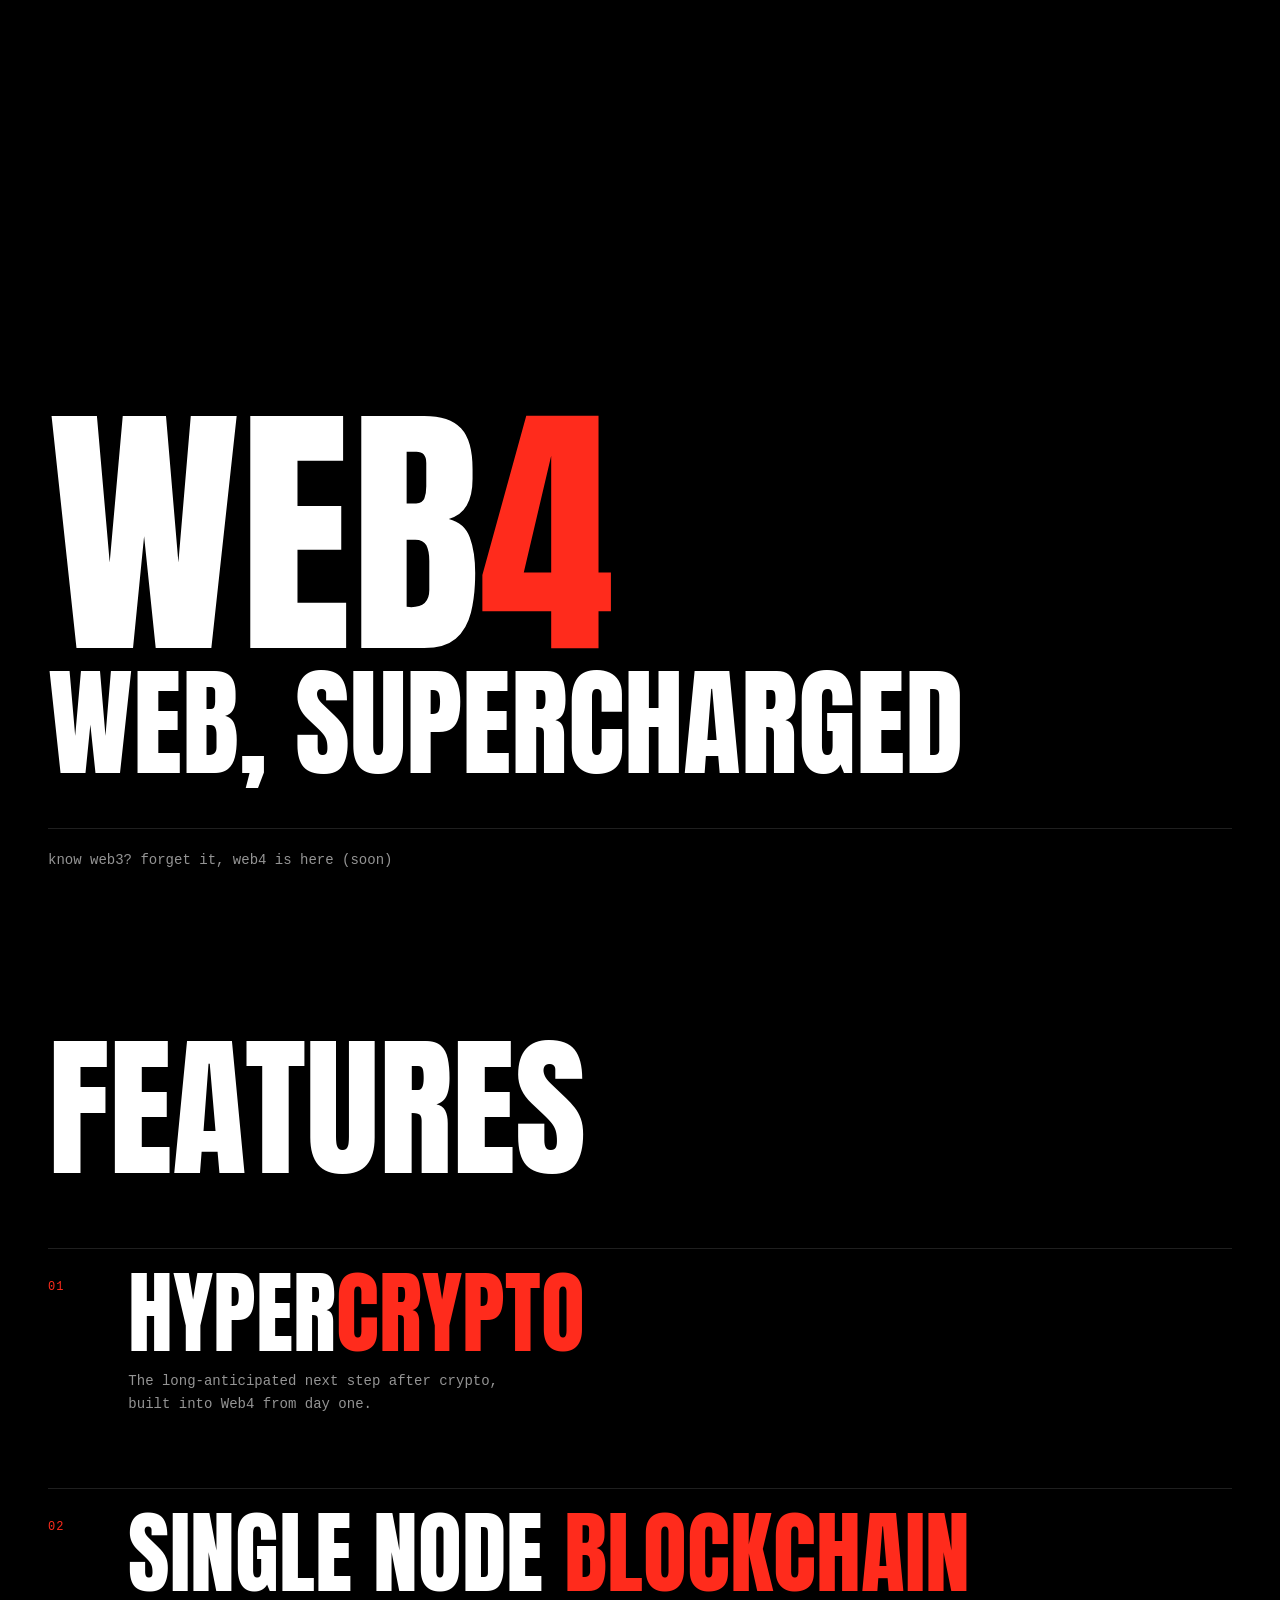
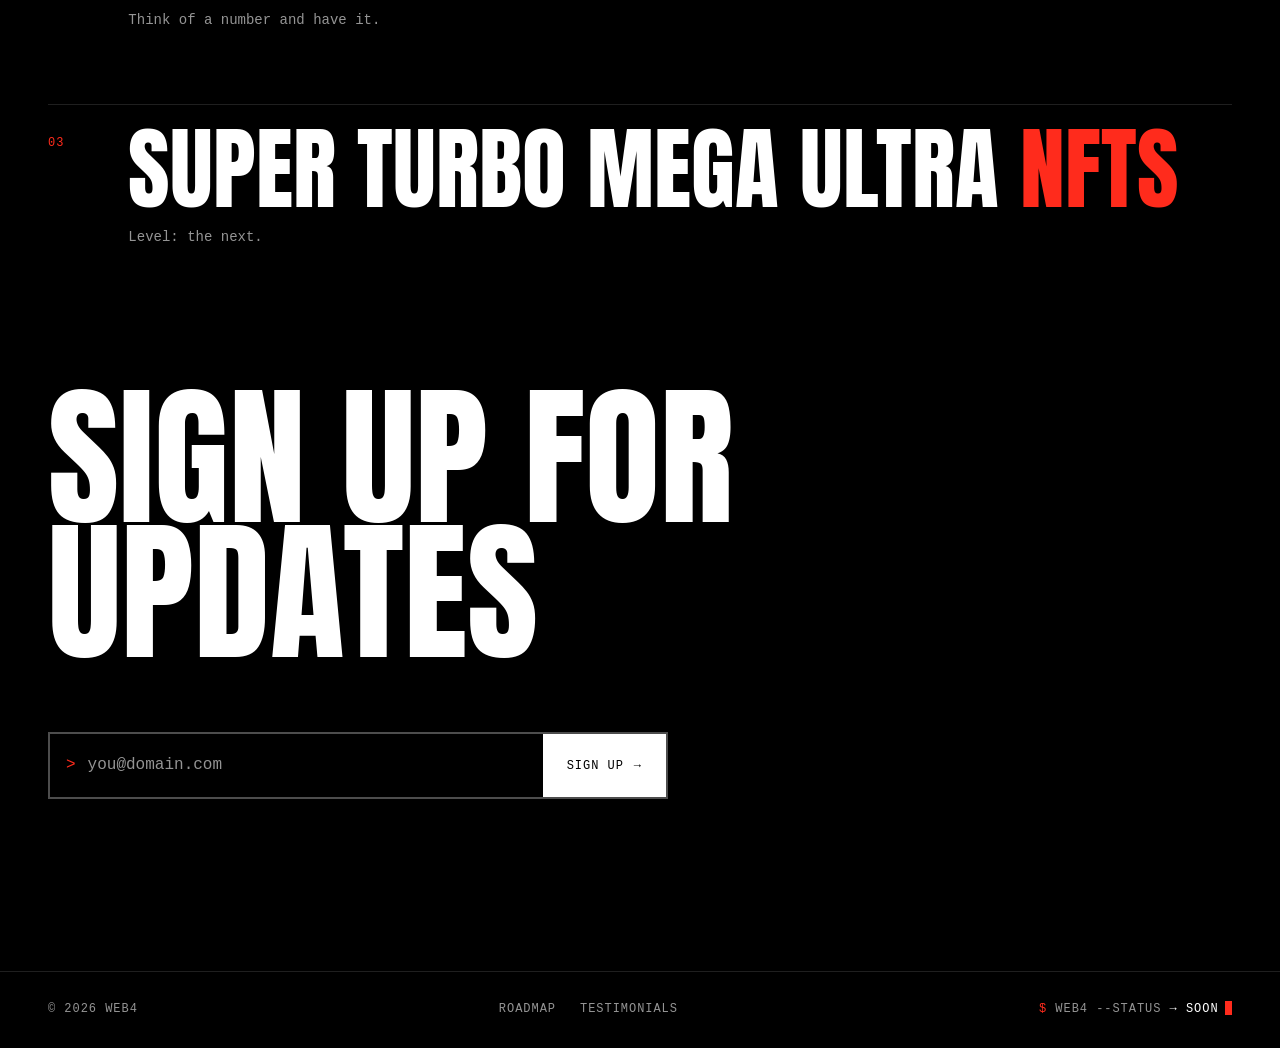
==== index.html @ 3f456781 "Add Web4 landing page, roadmap, testimonials and 404 - Dark single-page site: full-screen hero, feat" ====
<!doctype html>
<html lang="en">
<head>
  <meta charset="utf-8">
  <meta name="viewport" content="width=device-width, initial-scale=1">
  <title>Web4 is here</title>
  <meta name="description" content="Web4 is here. Sign up for updates.">
  <meta name="theme-color" content="#000000">
  <meta property="og:type" content="website">
  <meta property="og:title" content="Web4 is here">
  <meta property="og:description" content="The next version of the web has arrived. Sign up for updates.">
  <meta property="og:url" content="https://web4.rderg.com/">
  <meta property="og:image" content="https://web4.rderg.com/og-image.png">
  <meta property="og:image:width" content="1200">
  <meta property="og:image:height" content="630">
  <meta property="og:image:alt" content="Web4 — web, supercharged">
  <meta name="twitter:card" content="summary_large_image">
  <link rel="icon" href="favicon.svg" type="image/svg+xml">
  <link rel="stylesheet" href="styles.css">
  <script src="script.js" defer></script>
</head>
<body>
  <main>
    <section class="hero" id="top">
      <h1 class="hero__title">Web<span class="accent">4</span><span class="hero__sub">web, supercharged</span></h1>

      <div class="hero__foot">
        <p class="hero__lede">know web3? forget it, web4 is here (soon)</p>
      </div>
    </section>

    <section class="features" id="features" aria-labelledby="features-title">
      <h2 class="section__title reveal" id="features-title">Features</h2>

      <article class="item reveal">
        <p class="item__num">01</p>
        <div>
          <h3 class="item__title">Hyper<span class="accent">crypto</span></h3>
          <p class="item__copy">
            The long-anticipated next step after crypto, built into Web4 from day one.
          </p>
        </div>
      </article>

      <article class="item reveal">
        <p class="item__num">02</p>
        <div>
          <h3 class="item__title">Single Node <span class="accent">Blockchain</span></h3>
          <p class="item__copy">Think of a number and have it.</p>
        </div>
      </article>

      <article class="item reveal">
        <p class="item__num">03</p>
        <div>
          <h3 class="item__title">Super turbo mega ultra <span class="accent">NFTs</span></h3>
          <p class="item__copy">Level: the next.</p>
        </div>
      </article>
    </section>

    <section class="signup" id="updates" aria-labelledby="signup-title">
      <h2 class="section__title reveal" id="signup-title">Sign up for<br>updates</h2>

      <div class="signup__body reveal">
        <!-- Client-side only: the input has no name attribute and submit is
             intercepted in script.js, so the email never leaves the browser. -->
        <form class="signup__form" id="signup-form" novalidate>
          <label class="sr-only" for="email">Email address</label>
          <div class="field">
            <span class="field__prompt" aria-hidden="true">&gt;</span>
            <input id="email" type="email" autocomplete="email" placeholder="you@domain.com"
                   spellcheck="false" autocapitalize="off" aria-describedby="email-msg" required>
            <button class="btn" type="submit">Sign up <span class="btn__arrow" aria-hidden="true">→</span></button>
          </div>
          <p class="field__msg" id="email-msg" aria-live="polite"></p>
        </form>

        <div class="done" id="signup-done" tabindex="-1" hidden>
          <p class="done__line"><span class="done__ok">OK</span><span class="done__email" id="signup-done-email"></span></p>
          <p class="done__title">You’re on the list.</p>
        </div>
      </div>
    </section>
  </main>

  <footer class="footer">
    <span>© <span id="year">2026</span> Web4</span>
    <nav class="footer__nav" aria-label="Pages">
      <a href="roadmap.html">Roadmap</a>
      <a href="testimonials.html">Testimonials</a>
    </nav>
    <p class="prompt">
      <span class="prompt__sign" aria-hidden="true">$</span> web4 --status
      <span class="prompt__out">→ soon</span><span class="cursor" aria-hidden="true"></span>
    </p>
  </footer>
</body>
</html>
---- styles.css ----
/* ---------- Fonts ---------- */

/* Anton stands in for Impact on devices that don't ship it (iOS, Android, Linux).
   Self-hosted, and only downloaded when Impact is missing. */
@font-face {
  font-family: "Anton";
  src: url("fonts/anton-latin-400.woff2") format("woff2");
  font-weight: 400;
  font-style: normal;
  font-display: swap;
}

/* ---------- Tokens ---------- */

:root {
  --black: #000;
  --white: #fff;
  --red: #ff2b1c;

  --fg: var(--white);
  --muted: rgba(255, 255, 255, 0.58);
  --line: rgba(255, 255, 255, 0.12);
  --line-strong: rgba(255, 255, 255, 0.3);

  --font-display: Impact, Anton, Haettenschweiler, "Arial Narrow Bold", sans-serif;
  --font-mono: Menlo, Monaco, Consolas, "Liberation Mono", "DejaVu Sans Mono", monospace;

  --gutter: clamp(16px, 4vw, 48px);

  color-scheme: dark;
}

/* ---------- Base ---------- */

*, *::before, *::after { box-sizing: border-box; }

[hidden] { display: none !important; }

html {
  background: var(--black);
  scroll-behavior: smooth;
  -webkit-text-size-adjust: 100%;
}

body {
  margin: 0;
  background: var(--black);
  color: var(--fg);
  font-family: var(--font-mono);
  font-size: 14px;
  line-height: 1.65;
  font-synthesis: none;
  -webkit-font-smoothing: antialiased;
}

a { color: inherit; }

::selection { background: var(--red); color: var(--black); }

:focus-visible { outline: 2px solid var(--red); outline-offset: 3px; }

.accent { color: var(--red); }

.sr-only {
  position: absolute;
  width: 1px;
  height: 1px;
  margin: -1px;
  padding: 0;
  overflow: hidden;
  clip: rect(0 0 0 0);
  white-space: nowrap;
  border: 0;
}

/* Small uppercase mono labels used throughout */
.prompt, .item__num, .item__meta, .back, .quote__by,
.field__msg, .btn, .done__line, .footer {
  font-size: 12px;
  letter-spacing: 0.08em;
  text-transform: uppercase;
}

/* Scroll fade-in; .can-reveal is added by script.js only when it can observe */
.can-reveal .reveal {
  opacity: 0;
  transform: translateY(24px);
  transition: opacity 0.7s cubic-bezier(0.2, 0.7, 0.2, 1), transform 0.7s cubic-bezier(0.2, 0.7, 0.2, 1);
}

.can-reveal .reveal.is-visible { opacity: 1; transform: none; }

/* ---------- Hero ---------- */

.hero {
  position: relative;
  isolation: isolate;
  display: flex;
  flex-direction: column;
  justify-content: flex-end;
  min-height: 100vh;
  min-height: 100svh;
  padding: 48px var(--gutter) 28px;
  overflow: hidden;
}

.prompt {
  margin: 0;
  color: var(--muted);
}

.prompt__sign { color: var(--red); }
.prompt__out { color: var(--fg); }

.cursor {
  display: inline-block;
  width: 0.62em;
  height: 1.15em;
  margin-left: 6px;
  background: var(--red);
  vertical-align: -0.22em;
  animation: blink 1.1s steps(1) infinite;
}

@keyframes blink { 50% { opacity: 0; } }

.hero__title {
  margin: 0;
  font-family: var(--font-display);
  font-weight: 400;
  font-size: 23vw;
  font-size: clamp(4rem, min(23vw, 30vh), 23rem);
  font-size: clamp(4rem, min(23vw, 30svh), 23rem);
  line-height: 0.86;
  text-transform: uppercase;
  animation: rise 0.9s 0.08s cubic-bezier(0.2, 0.7, 0.2, 1) both;
}

.hero__sub {
  display: block;
  margin-top: 0.12em;
  font-size: 0.44em;
  line-height: 1;
}

.hero__foot {
  margin-top: clamp(28px, 5vh, 56px);
  padding-top: 20px;
  border-top: 1px solid var(--line);
  animation: rise 0.9s 0.18s cubic-bezier(0.2, 0.7, 0.2, 1) both;
}

.hero__lede {
  max-width: 44ch;
  margin: 0;
  color: var(--muted);
}

@keyframes rise {
  from { opacity: 0; transform: translateY(24px); }
  to   { opacity: 1; transform: none; }
}

/* ---------- Features ---------- */

.features {
  padding: clamp(72px, 11vw, 160px) var(--gutter) 0;
}

/* Numbered rows shared by Features and the Roadmap */
.item {
  display: grid;
  grid-template-columns: auto minmax(0, 1fr);
  gap: 0 clamp(20px, 5vw, 64px);
  margin-top: clamp(40px, 6vw, 72px);
  padding-top: 24px;
  border-top: 1px solid var(--line);
}

.item__num {
  margin: 0;
  padding-top: 0.4em;
  color: var(--red);
}

.item__title {
  margin: 0;
  font-family: var(--font-display);
  font-weight: 400;
  font-size: clamp(2.5rem, 7vw, 6rem);
  line-height: 0.9;
  text-transform: uppercase;
}

.item__copy {
  max-width: 44ch;
  margin: 16px 0 0;
  color: var(--muted);
}

.item__meta {
  margin: 12px 0 0;
  color: var(--red);
}

/* ---------- Sign up ---------- */

.signup {
  padding: clamp(72px, 11vw, 160px) var(--gutter);
}

.section__title {
  margin: 0;
  font-family: var(--font-display);
  font-weight: 400;
  font-size: clamp(3.5rem, 12vw, 11rem);
  line-height: 0.88;
  text-transform: uppercase;
}

.signup__body {
  max-width: 620px;
  margin-top: clamp(40px, 6vw, 72px);
}

.field {
  display: flex;
  border: 2px solid var(--line-strong);
  background: rgba(0, 0, 0, 0.4);
  transition: box-shadow 0.15s, border-color 0.15s;
}

.field:focus-within { border-color: var(--fg); box-shadow: 5px 5px 0 var(--red); }

.is-invalid .field { border-color: var(--red); }

.field__prompt {
  display: grid;
  place-items: center;
  padding-left: 16px;
  color: var(--red);
  font-size: 16px;
}

.field input {
  flex: 1;
  min-width: 0;
  padding: 18px 12px;
  border: 0;
  border-radius: 0;
  outline: 0;
  background: transparent;
  color: var(--fg);
  caret-color: var(--red);
  font: inherit;
  font-size: 16px; /* 16px+ keeps iOS from zooming on focus */
}

.field input::placeholder { color: var(--muted); opacity: 1; }

.btn {
  display: flex;
  align-items: center;
  gap: 10px;
  padding: 0 24px;
  border: 0;
  border-radius: 0;
  background: var(--fg);
  color: var(--black);
  font-family: var(--font-mono);
  cursor: pointer;
  transition: background-color 0.15s, color 0.15s;
}

.btn:hover { background: var(--red); color: var(--black); }
.btn:focus-visible { outline-offset: -6px; outline-color: var(--black); }

.btn__arrow { transition: transform 0.15s; }
.btn:hover .btn__arrow { transform: translateX(3px); }

.field__msg {
  min-height: 1.65em;
  margin: 12px 0 0;
  color: var(--red);
}

.done {
  padding: clamp(20px, 3vw, 32px);
  border: 1px solid var(--line);
  background: var(--black);
  box-shadow: 5px 5px 0 var(--red);
  outline: 0;
  animation: rise 0.5s cubic-bezier(0.2, 0.7, 0.2, 1) both;
}

.done__line {
  margin: 0 0 12px;
  color: var(--muted);
  overflow-wrap: anywhere;
}

.done__email { text-transform: none; }

.done__ok {
  margin-right: 10px;
  padding: 1px 6px;
  background: var(--red);
  color: var(--black);
}

.done__title {
  margin: 0 0 20px;
  font-family: var(--font-display);
  font-size: clamp(2.25rem, 5vw, 3.5rem);
  line-height: 0.95;
  text-transform: uppercase;
}

/* ---------- Footer ---------- */

.footer {
  display: flex;
  flex-wrap: wrap;
  align-items: center;
  justify-content: space-between;
  gap: 16px 32px;
  padding: 28px var(--gutter);
  border-top: 1px solid var(--line);
  color: var(--muted);
}

.footer__nav {
  display: flex;
  flex-wrap: wrap;
  gap: 8px 24px;
}

.footer a { text-decoration: none; }
.footer a:hover,
.footer a[aria-current="page"] { color: var(--red); }

/* ---------- Subpages (roadmap, testimonials) ---------- */

.page {
  padding: clamp(28px, 4vw, 48px) var(--gutter) clamp(72px, 11vw, 160px);
}

.back {
  display: inline-block;
  margin-bottom: clamp(56px, 10vw, 140px);
  color: var(--muted);
  text-decoration: none;
}

.back:hover { color: var(--red); }

.list {
  margin: 0;
  padding: 0;
  list-style: none;
}

.quote {
  margin: clamp(40px, 6vw, 72px) 0 0;
  padding-top: 24px;
  border-top: 1px solid var(--line);
}

.quote__text {
  max-width: 22ch;
  margin: 0;
  font-family: var(--font-display);
  font-size: clamp(2rem, 5vw, 4.5rem);
  line-height: 0.95;
  text-transform: uppercase;
}

.quote__by {
  margin-top: 16px;
  color: var(--muted);
}

.quote__by::before {
  content: "— ";
  color: var(--red);
}

/* ---------- 404 ---------- */

.hero__title--404 {
  font-size: 14vw;
  font-size: clamp(3.5rem, min(14vw, 24vh), 16rem);
  font-size: clamp(3.5rem, min(14vw, 24svh), 16rem);
}

.hero__sub a {
  color: var(--red);
  text-decoration-thickness: 0.06em;
  text-underline-offset: 0.08em;
}

.hero__sub a:hover { color: var(--fg); }

/* ---------- Responsive ---------- */

@media (max-width: 480px) {
  .field { flex-wrap: wrap; }
  .field input { padding-left: 10px; }
  .btn {
    flex-basis: 100%;
    justify-content: center;
    padding: 16px;
  }
}

@media (prefers-reduced-motion: reduce) {
  html { scroll-behavior: auto; }
  *, *::before, *::after {
    animation: none !important;
    transition: none !important;
  }
  .can-reveal .reveal { opacity: 1; transform: none; }
}
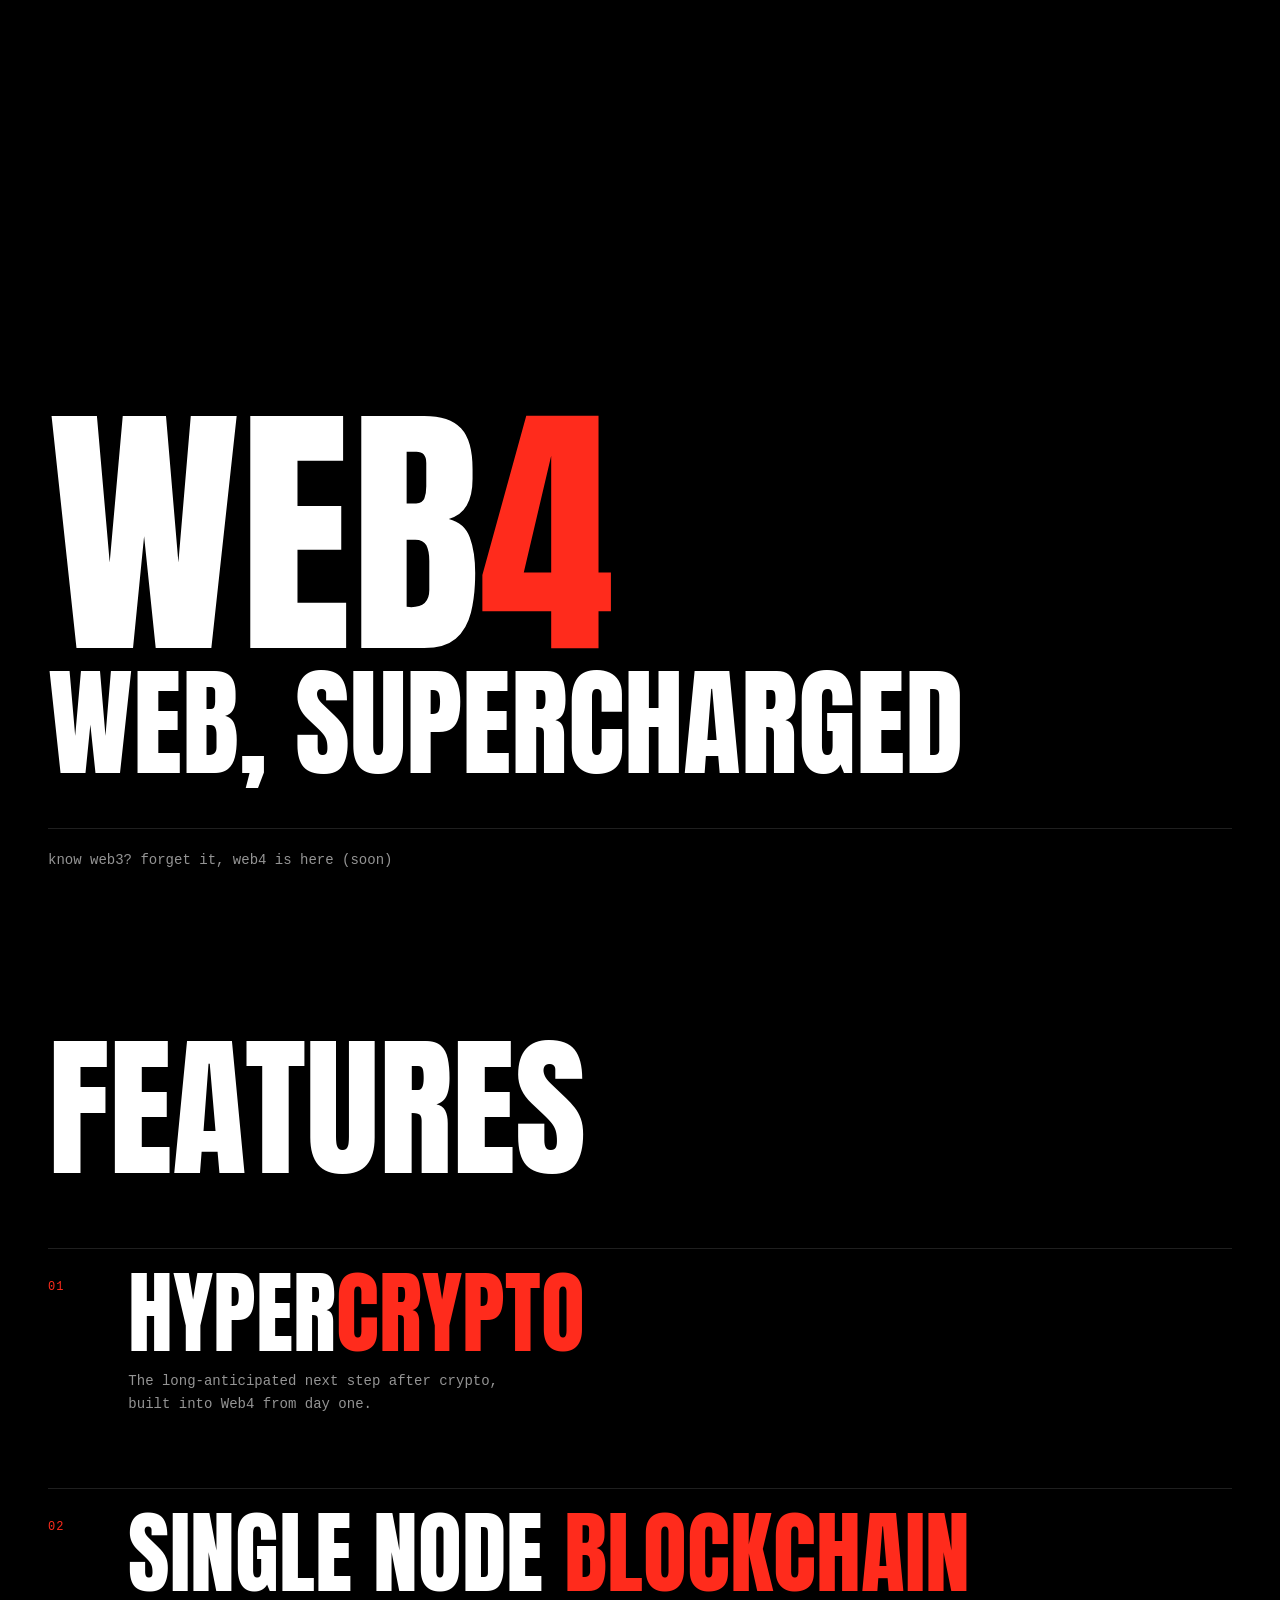
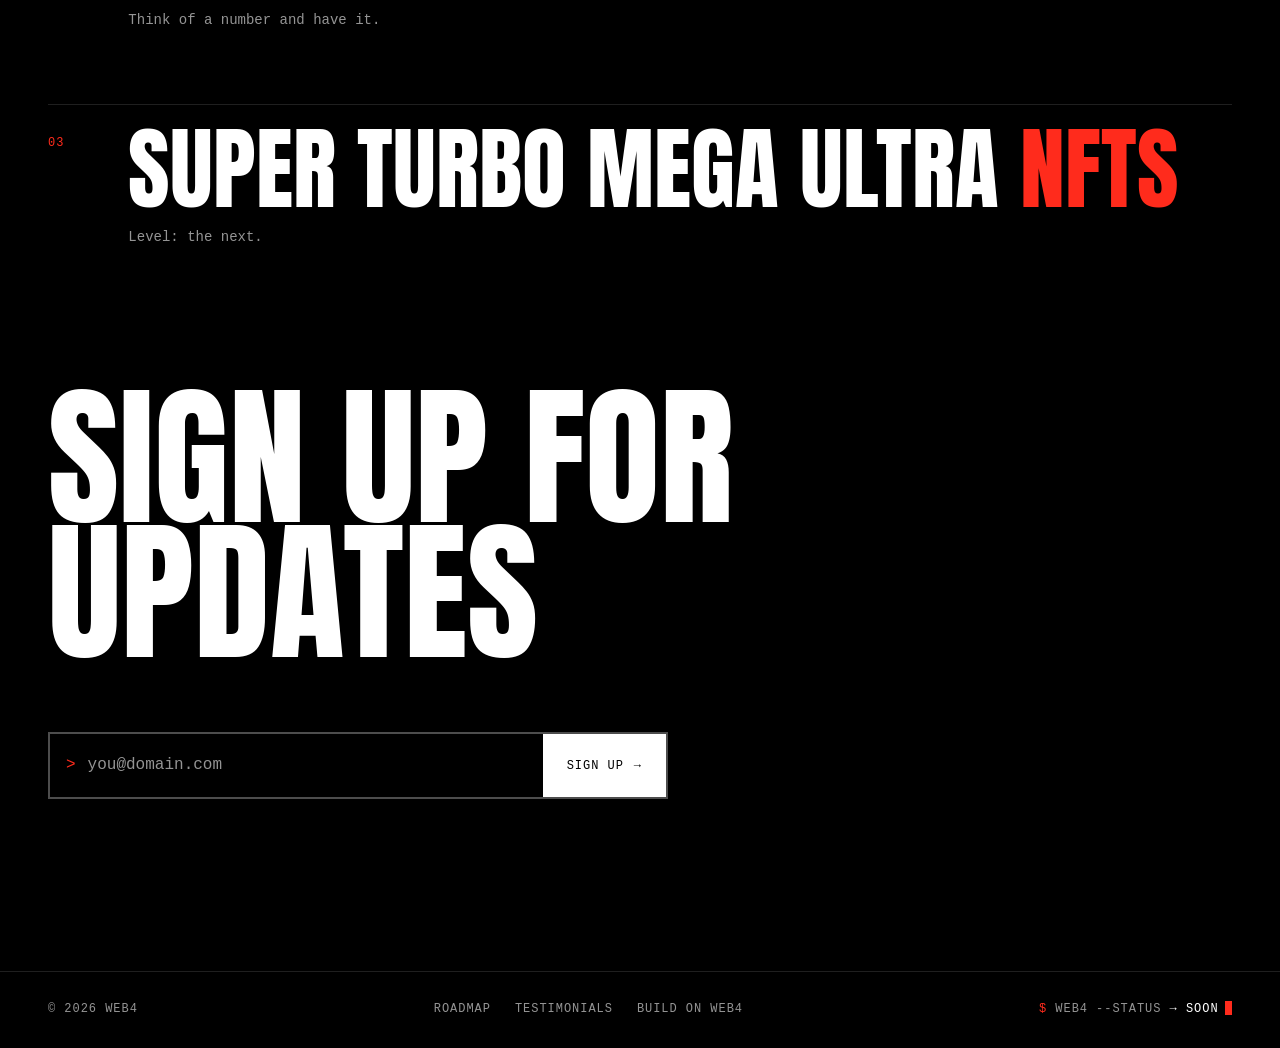
==== commit 00f96cab: "Add Build on Web4 developer docs page Add build.html with its own stylesheet and script: an interact" ====
--- a/index.html
+++ b/index.html
@@ -16,6 +16,8 @@
   <meta property="og:image:alt" content="Web4 — web, supercharged">
   <meta name="twitter:card" content="summary_large_image">
   <link rel="icon" href="favicon.svg" type="image/svg+xml">
+  <link rel="icon" href="icon-512.png" type="image/png" sizes="512x512">
+  <link rel="apple-touch-icon" href="apple-touch-icon.png">
   <link rel="stylesheet" href="styles.css">
   <script src="script.js" defer></script>
 </head>
@@ -89,6 +91,7 @@
     <nav class="footer__nav" aria-label="Pages">
       <a href="roadmap.html">Roadmap</a>
       <a href="testimonials.html">Testimonials</a>
+      <a href="build.html">Build on Web4</a>
     </nav>
     <p class="prompt">
       <span class="prompt__sign" aria-hidden="true">$</span> web4 --status
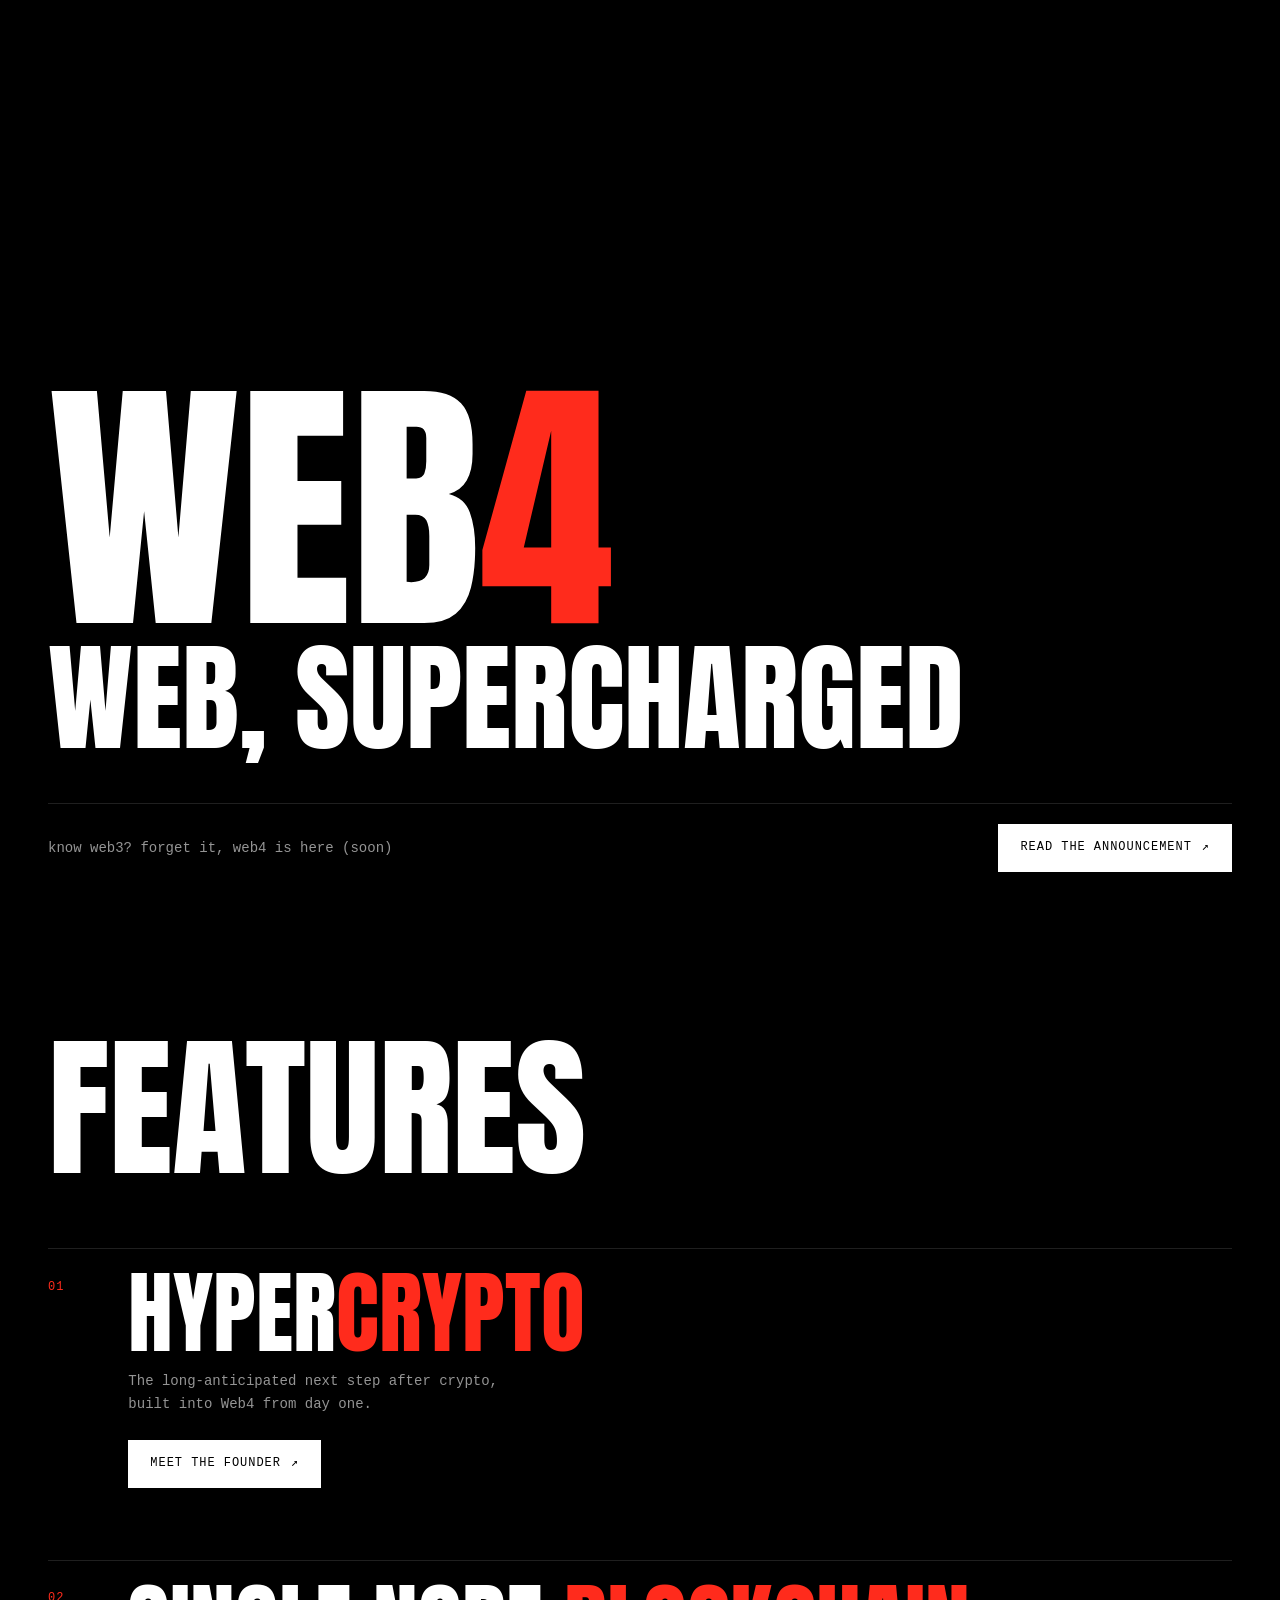
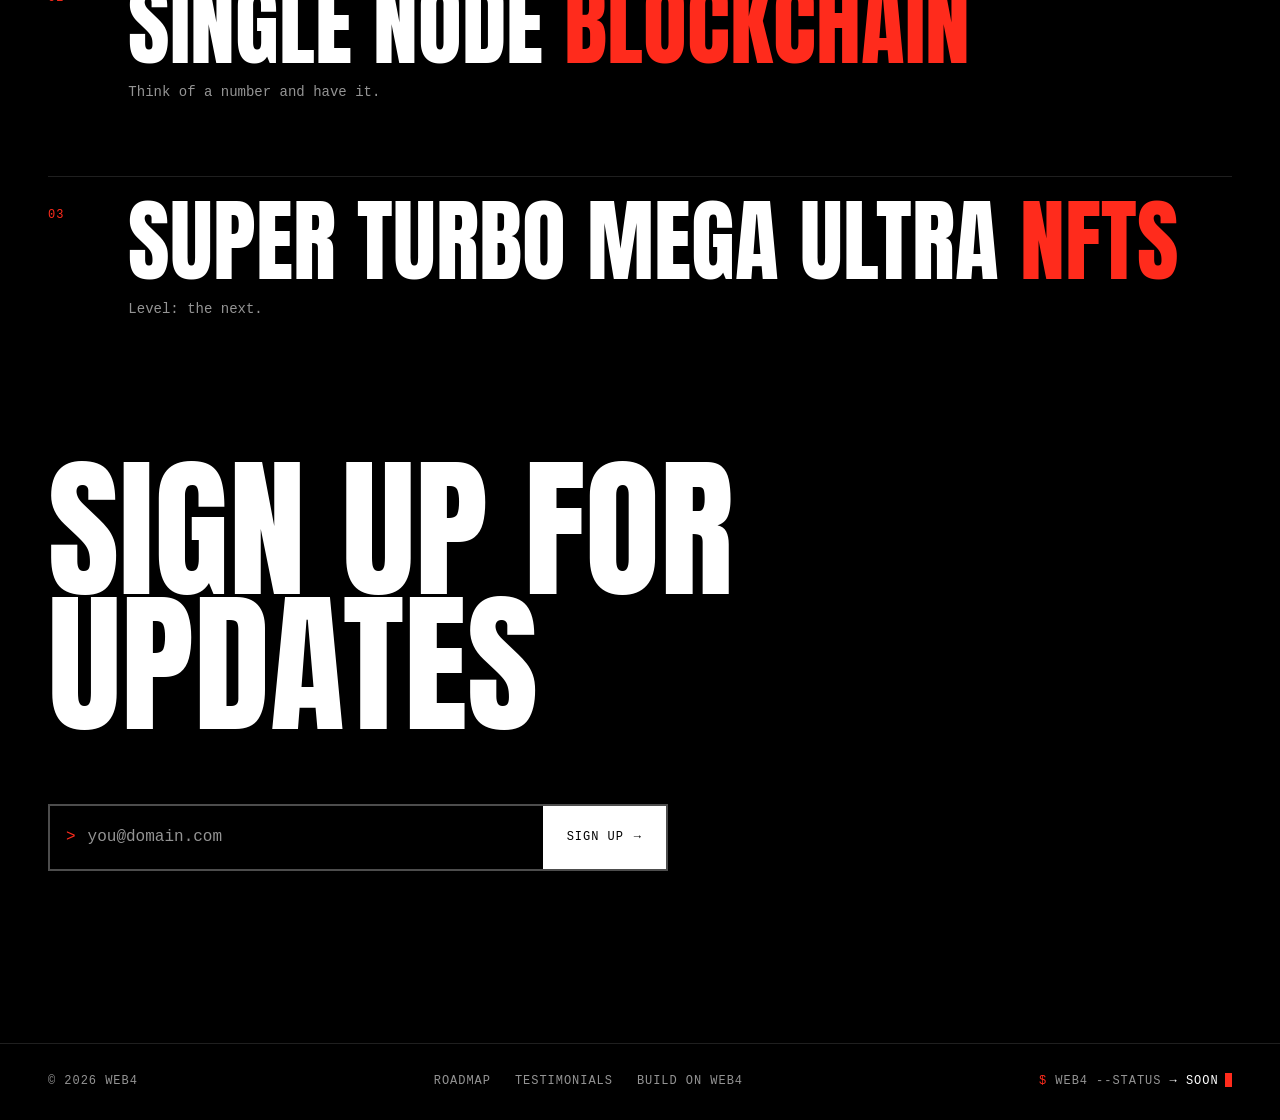
==== commit 781641ce: "Add founder and announcement links to landing and docs Add "Meet the founder" buttons to the Hypercr" ====
--- a/index.html
+++ b/index.html
@@ -28,6 +28,7 @@
 
       <div class="hero__foot">
         <p class="hero__lede">know web3? forget it, web4 is here (soon)</p>
+        <a class="btn" href="https://x.com/buntstiftt/status/1962480807068508578" target="_blank" rel="noopener">Read the announcement <span class="btn__arrow" aria-hidden="true">↗</span></a>
       </div>
     </section>
 
@@ -41,6 +42,7 @@
           <p class="item__copy">
             The long-anticipated next step after crypto, built into Web4 from day one.
           </p>
+          <a class="btn" href="https://x.com/Palettenwings/status/1904257252258922753" target="_blank" rel="noopener">Meet the founder <span class="btn__arrow" aria-hidden="true">↗</span></a>
         </div>
       </article>
 
--- a/styles.css
+++ b/styles.css
@@ -144,6 +144,11 @@
 }
 
 .hero__foot {
+  display: flex;
+  flex-wrap: wrap;
+  align-items: center;
+  justify-content: space-between;
+  gap: 16px 32px;
   margin-top: clamp(28px, 5vh, 56px);
   padding-top: 20px;
   border-top: 1px solid var(--line);
@@ -202,6 +207,8 @@
   margin: 12px 0 0;
   color: var(--red);
 }
+
+.item .btn { margin-top: 24px; }
 
 /* ---------- Sign up ---------- */
 
@@ -278,6 +285,13 @@
 .btn__arrow { transition: transform 0.15s; }
 .btn:hover .btn__arrow { transform: translateX(3px); }
 
+/* Link buttons stand alone, unlike the signup button that fills the field's height */
+a.btn {
+  display: inline-flex;
+  padding: 14px 22px;
+  text-decoration: none;
+}
+
 .field__msg {
   min-height: 1.65em;
   margin: 12px 0 0;
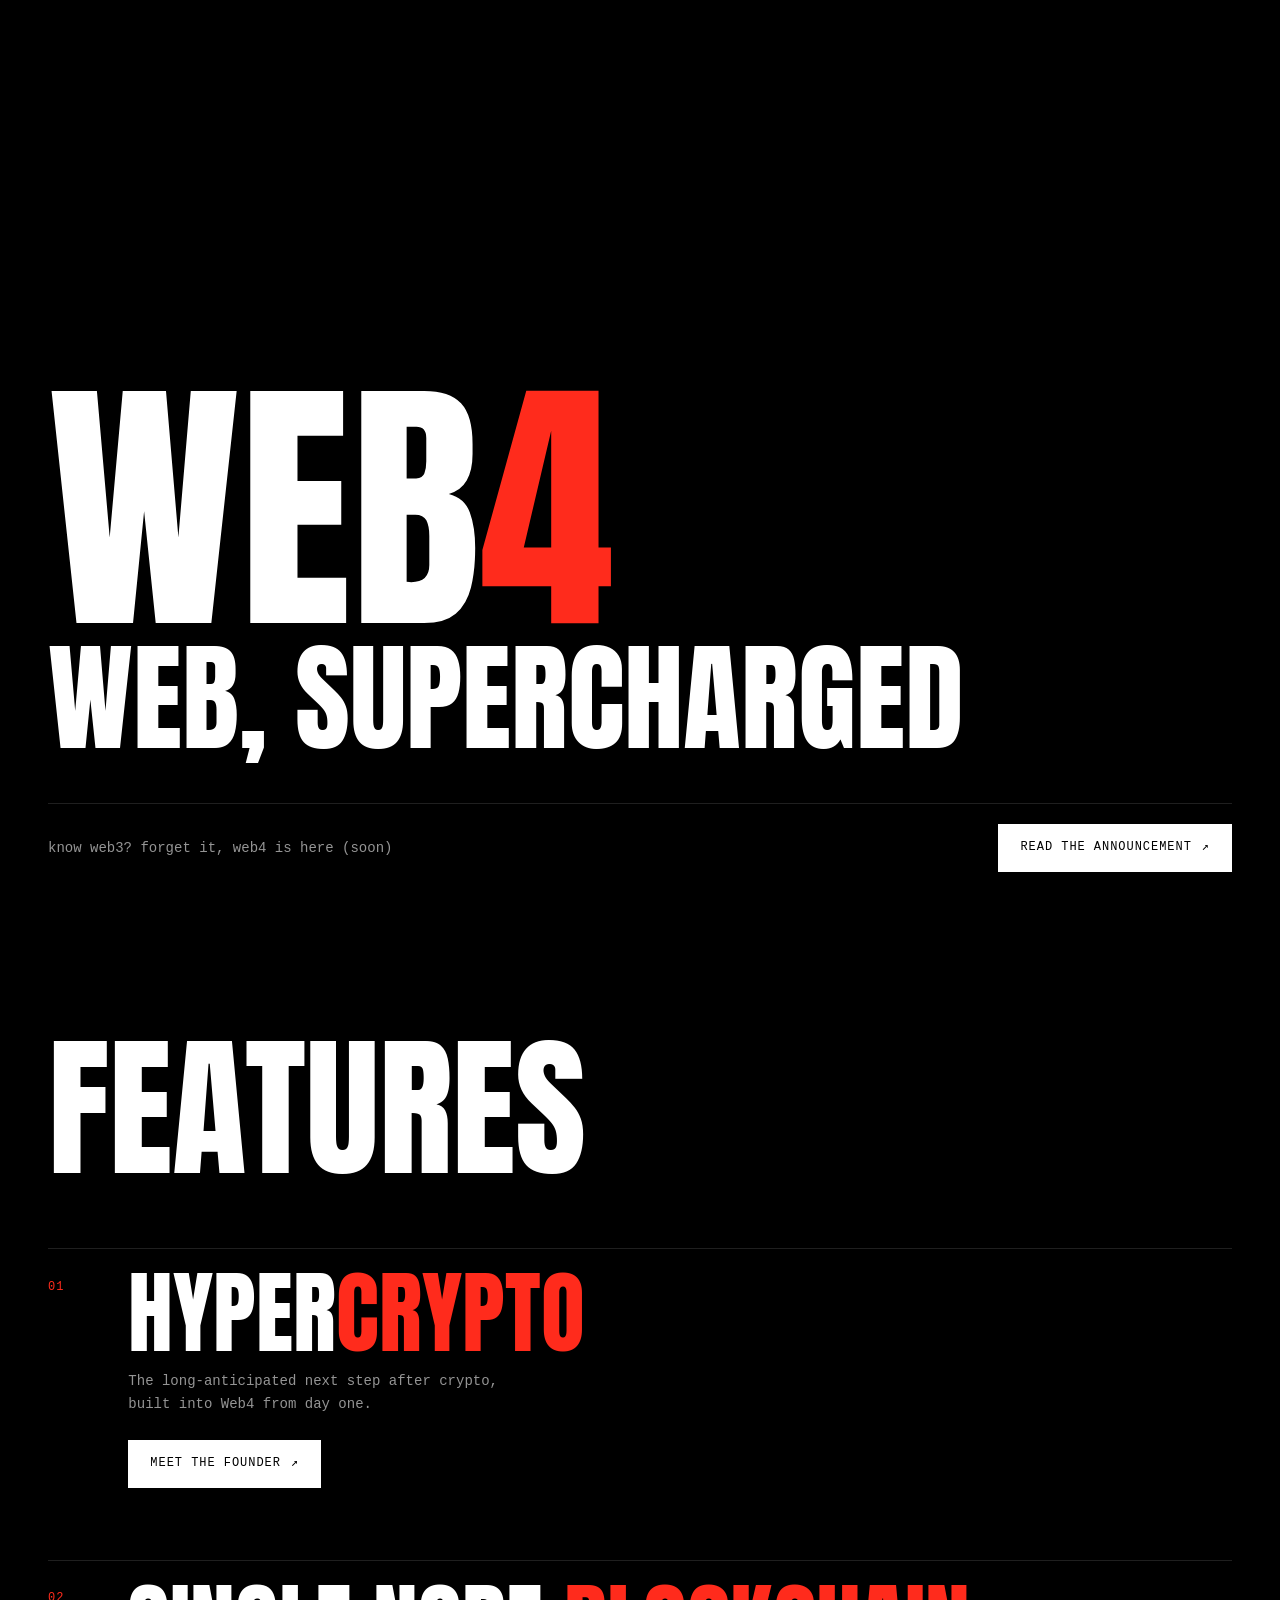
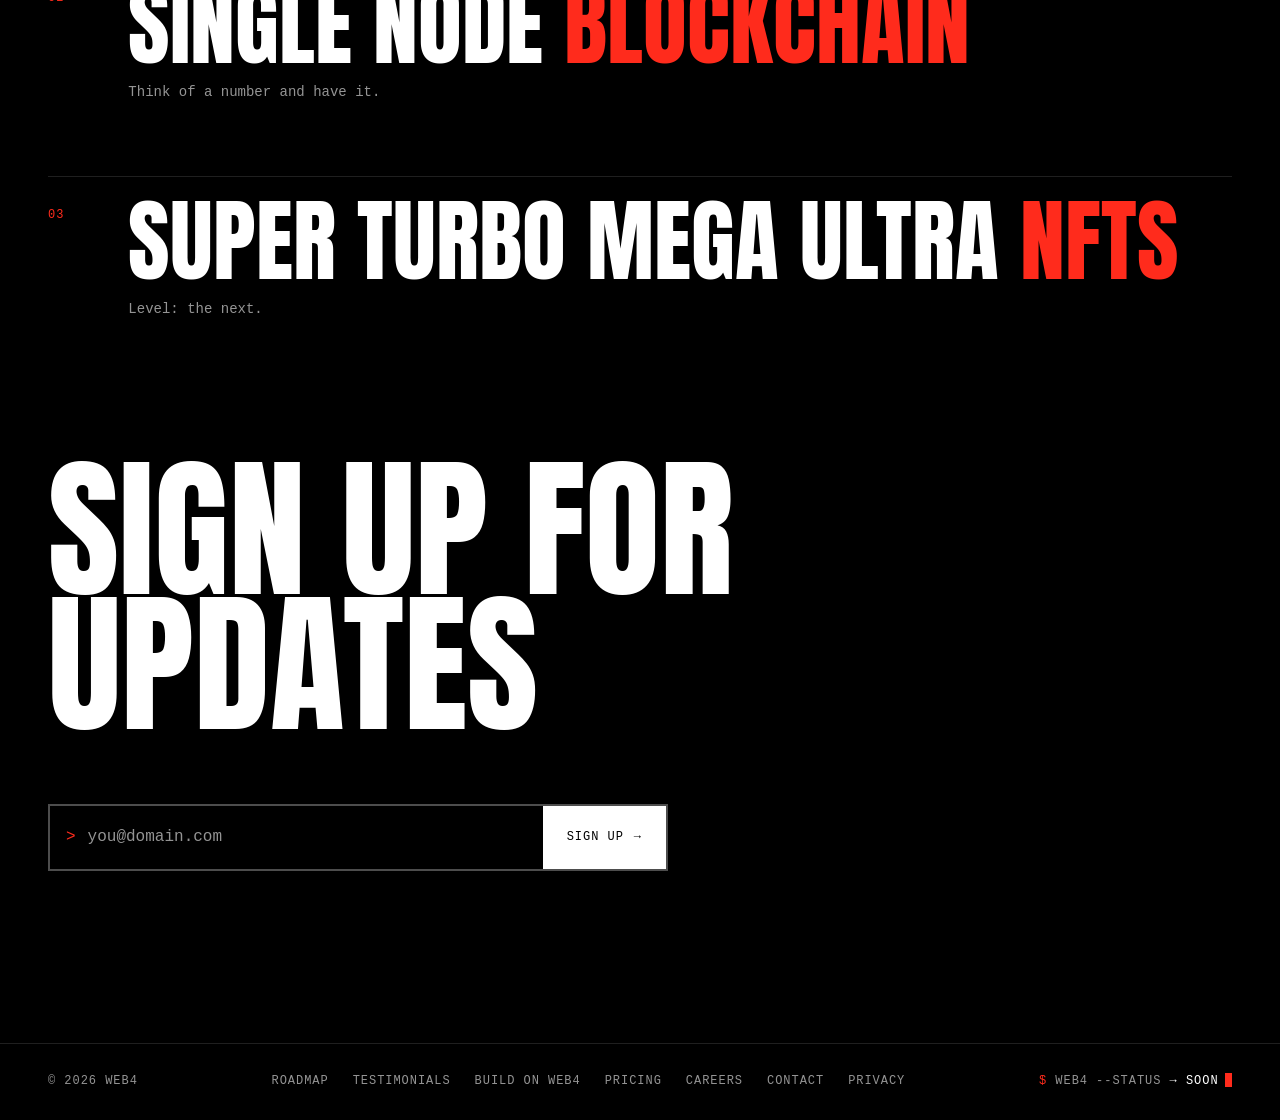
==== commit 04df4f43: "Add pricing, careers, privacy and contact pages Pricing has three one-node plans and a comparison ta" ====
--- a/index.html
+++ b/index.html
@@ -94,6 +94,10 @@
       <a href="roadmap.html">Roadmap</a>
       <a href="testimonials.html">Testimonials</a>
       <a href="build.html">Build on Web4</a>
+      <a href="pricing.html">Pricing</a>
+      <a href="careers.html">Careers</a>
+      <a href="contact.html">Contact</a>
+      <a href="privacy.html">Privacy</a>
     </nav>
     <p class="prompt">
       <span class="prompt__sign" aria-hidden="true">$</span> web4 --status
--- a/styles.css
+++ b/styles.css
@@ -21,6 +21,7 @@
   --muted: rgba(255, 255, 255, 0.58);
   --line: rgba(255, 255, 255, 0.12);
   --line-strong: rgba(255, 255, 255, 0.3);
+  --panel: #0a0a0a;
 
   --font-display: Impact, Anton, Haettenschweiler, "Arial Narrow Bold", sans-serif;
   --font-mono: Menlo, Monaco, Consolas, "Liberation Mono", "DejaVu Sans Mono", monospace;
@@ -75,7 +76,8 @@
 
 /* Small uppercase mono labels used throughout */
 .prompt, .item__num, .item__meta, .back, .quote__by,
-.field__msg, .btn, .done__line, .footer {
+.field__msg, .btn, .done__line, .footer, .plan__name,
+.perks dt, .ledger__head, .ledger__msg, .form__label, .form__note {
   font-size: 12px;
   letter-spacing: 0.08em;
   text-transform: uppercase;
@@ -285,6 +287,20 @@
 .btn__arrow { transition: transform 0.15s; }
 .btn:hover .btn__arrow { transform: translateX(3px); }
 
+.btn--ghost {
+  background: transparent;
+  color: var(--fg);
+  box-shadow: inset 0 0 0 1px var(--line-strong);
+}
+
+.btn--ghost:hover {
+  background: transparent;
+  color: var(--red);
+  box-shadow: inset 0 0 0 1px var(--red);
+}
+
+.btn--ghost:focus-visible { outline-color: var(--red); outline-offset: 3px; }
+
 /* Link buttons stand alone, unlike the signup button that fills the field's height */
 a.btn {
   display: inline-flex;
@@ -353,7 +369,7 @@
 .footer a:hover,
 .footer a[aria-current="page"] { color: var(--red); }
 
-/* ---------- Subpages (roadmap, testimonials) ---------- */
+/* ---------- Subpages ---------- */
 
 .page {
   padding: clamp(28px, 4vw, 48px) var(--gutter) clamp(72px, 11vw, 160px);
@@ -399,6 +415,295 @@
   color: var(--red);
 }
 
+.page__lede {
+  max-width: 48ch;
+  margin: clamp(24px, 3vw, 40px) 0 0;
+  color: var(--muted);
+}
+
+.page__heading {
+  margin: clamp(72px, 10vw, 140px) 0 0;
+  font-family: var(--font-display);
+  font-weight: 400;
+  font-size: clamp(2.5rem, 7vw, 6rem);
+  line-height: 0.9;
+  text-transform: uppercase;
+}
+
+/* ---------- Tables (pricing, developer docs) ---------- */
+
+.table-wrap {
+  margin-top: 20px;
+  border: 1px solid var(--line);
+  overflow-x: auto;
+}
+
+.page .table-wrap { margin-top: clamp(28px, 4vw, 48px); }
+
+.table-wrap table {
+  width: 100%;
+  border-collapse: collapse;
+  font-size: 13px;
+}
+
+th, td {
+  padding: 12px 16px;
+  border-bottom: 1px solid var(--line);
+  text-align: left;
+  vertical-align: top;
+}
+
+th {
+  background: var(--panel);
+  color: var(--muted);
+  font-size: 11px;
+  font-weight: 400;
+  letter-spacing: 0.08em;
+  text-transform: uppercase;
+}
+
+td { color: var(--muted); }
+td:first-child { color: var(--fg); white-space: nowrap; }
+tbody tr:last-child td { border-bottom: 0; }
+tbody tr:hover td { background: rgba(255, 255, 255, 0.02); }
+
+/* ---------- Pricing ---------- */
+
+.plans {
+  display: grid;
+  grid-template-columns: repeat(auto-fit, minmax(min(100%, 280px), 1fr));
+  gap: 16px;
+  margin-top: clamp(40px, 6vw, 72px);
+}
+
+.plan {
+  display: flex;
+  flex-direction: column;
+  padding: clamp(20px, 3vw, 32px);
+  border: 1px solid var(--line);
+}
+
+.plan--featured {
+  border-color: var(--fg);
+  box-shadow: 8px 8px 0 var(--red);
+}
+
+.plan__name {
+  display: flex;
+  align-items: center;
+  gap: 10px;
+  margin: 0;
+  color: var(--red);
+  font-weight: 400;
+}
+
+.plan__badge {
+  padding: 1px 6px;
+  background: var(--red);
+  color: var(--black);
+}
+
+.plan__price {
+  margin: 24px 0 0;
+  font-family: var(--font-display);
+  font-size: clamp(3rem, 6vw, 4.5rem);
+  line-height: 0.9;
+  text-transform: uppercase;
+}
+
+.plan__price small {
+  color: var(--muted);
+  font-size: 0.4em;
+}
+
+.plan__tagline { margin: 12px 0 0; }
+
+.plan__list {
+  flex: 1;
+  margin: 24px 0 32px;
+  padding: 24px 0 0;
+  border-top: 1px solid var(--line);
+  list-style: none;
+  color: var(--muted);
+}
+
+.plan__list li + li { margin-top: 8px; }
+
+.plan__list li::before {
+  content: "+ ";
+  color: var(--red);
+}
+
+.plan .btn { justify-content: center; }
+
+/* ---------- Careers ---------- */
+
+.perks {
+  display: grid;
+  grid-template-columns: repeat(auto-fit, minmax(min(100%, 220px), 1fr));
+  gap: 0 24px;
+  margin: clamp(28px, 4vw, 48px) 0 0;
+}
+
+.perks div {
+  padding: 20px 0;
+  border-top: 1px solid var(--line);
+}
+
+.perks dt { color: var(--muted); }
+
+.perks dd {
+  margin: 8px 0 0;
+  font-family: var(--font-display);
+  font-size: clamp(1.5rem, 3vw, 2.25rem);
+  line-height: 1;
+  text-transform: uppercase;
+}
+
+/* ---------- Privacy: the editable ledger ---------- */
+
+.ledger {
+  max-width: 560px;
+  margin-top: 28px;
+  border: 1px solid var(--line-strong);
+  background: var(--panel);
+  box-shadow: 5px 5px 0 var(--red);
+}
+
+.ledger__head {
+  display: flex;
+  justify-content: space-between;
+  gap: 16px;
+  margin: 0;
+  padding: 10px 16px;
+  border-bottom: 1px solid var(--line);
+  color: var(--muted);
+}
+
+.ledger__rows {
+  margin: 0;
+  padding: 10px 0;
+  list-style: none;
+}
+
+.ledger__rows li {
+  display: flex;
+  align-items: baseline;
+  gap: 16px;
+  padding: 4px 16px;
+}
+
+.ledger__key {
+  flex: none;
+  width: 3ch;
+  color: var(--red);
+}
+
+.ledger input {
+  flex: 1;
+  min-width: 0;
+  padding: 2px 0;
+  border: 0;
+  border-bottom: 1px dashed transparent;
+  border-radius: 0;
+  outline: 0;
+  background: transparent;
+  color: var(--fg);
+  caret-color: var(--red);
+  font: inherit;
+  transition: border-color 0.15s;
+}
+
+.ledger input:hover { border-bottom-color: var(--line-strong); }
+.ledger input:focus { border-bottom-color: var(--red); }
+
+.ledger__msg {
+  margin: 0;
+  padding: 10px 16px;
+  border-top: 1px solid var(--line);
+  color: var(--muted);
+}
+
+/* ---------- Contact form ---------- */
+
+.contact {
+  max-width: 720px;
+  margin-top: clamp(40px, 6vw, 72px);
+}
+
+.form {
+  display: grid;
+  grid-template-columns: repeat(2, minmax(0, 1fr));
+  gap: 24px;
+}
+
+.form__row--full { grid-column: 1 / -1; }
+
+.form__label {
+  display: block;
+  margin-bottom: 8px;
+  color: var(--muted);
+}
+
+.form__row input,
+.form__row select,
+.form__row textarea {
+  display: block;
+  width: 100%;
+  padding: 14px;
+  border: 2px solid var(--line-strong);
+  border-radius: 0;
+  outline: 0;
+  background-color: rgba(0, 0, 0, 0.4);
+  color: var(--fg);
+  caret-color: var(--red);
+  font: inherit;
+  font-size: 16px; /* 16px+ keeps iOS from zooming on focus */
+  transition: box-shadow 0.15s, border-color 0.15s;
+}
+
+.form__row textarea {
+  min-height: 160px;
+  resize: vertical;
+}
+
+/* Native arrow swapped for a red chevron */
+.form__row select {
+  -webkit-appearance: none;
+  appearance: none;
+  padding-right: 40px;
+  background-image:
+    linear-gradient(45deg, transparent 50%, var(--red) 50%),
+    linear-gradient(135deg, var(--red) 50%, transparent 50%);
+  background-position: calc(100% - 21px) 50%, calc(100% - 16px) 50%;
+  background-size: 5px 5px;
+  background-repeat: no-repeat;
+  cursor: pointer;
+}
+
+.form__row input::placeholder,
+.form__row textarea::placeholder { color: var(--muted); opacity: 1; }
+
+.form__row :focus { border-color: var(--fg); box-shadow: 5px 5px 0 var(--red); }
+.form__row.is-invalid :is(input, textarea) { border-color: var(--red); }
+
+.form .field__msg { min-height: 0; margin-top: 8px; }
+.form .field__msg:empty { margin: 0; }
+
+.form .btn {
+  grid-column: 1 / -1;
+  justify-self: start;
+  padding: 16px 28px;
+}
+
+.form__note {
+  grid-column: 1 / -1;
+  margin: -8px 0 0;
+  color: var(--muted);
+}
+
+.done__note { margin: 0; color: var(--muted); }
+
 /* ---------- 404 ---------- */
 
 .hero__title--404 {
@@ -416,6 +721,10 @@
 .hero__sub a:hover { color: var(--fg); }
 
 /* ---------- Responsive ---------- */
+
+@media (max-width: 640px) {
+  .form { grid-template-columns: minmax(0, 1fr); }
+}
 
 @media (max-width: 480px) {
   .field { flex-wrap: wrap; }
@@ -425,6 +734,12 @@
     justify-content: center;
     padding: 16px;
   }
+  .form .btn { justify-self: stretch; }
+}
+
+/* Touch devices: 16px keeps iOS from zooming into the ledger */
+@media (pointer: coarse) {
+  .ledger input { font-size: 16px; }
 }
 
 @media (prefers-reduced-motion: reduce) {
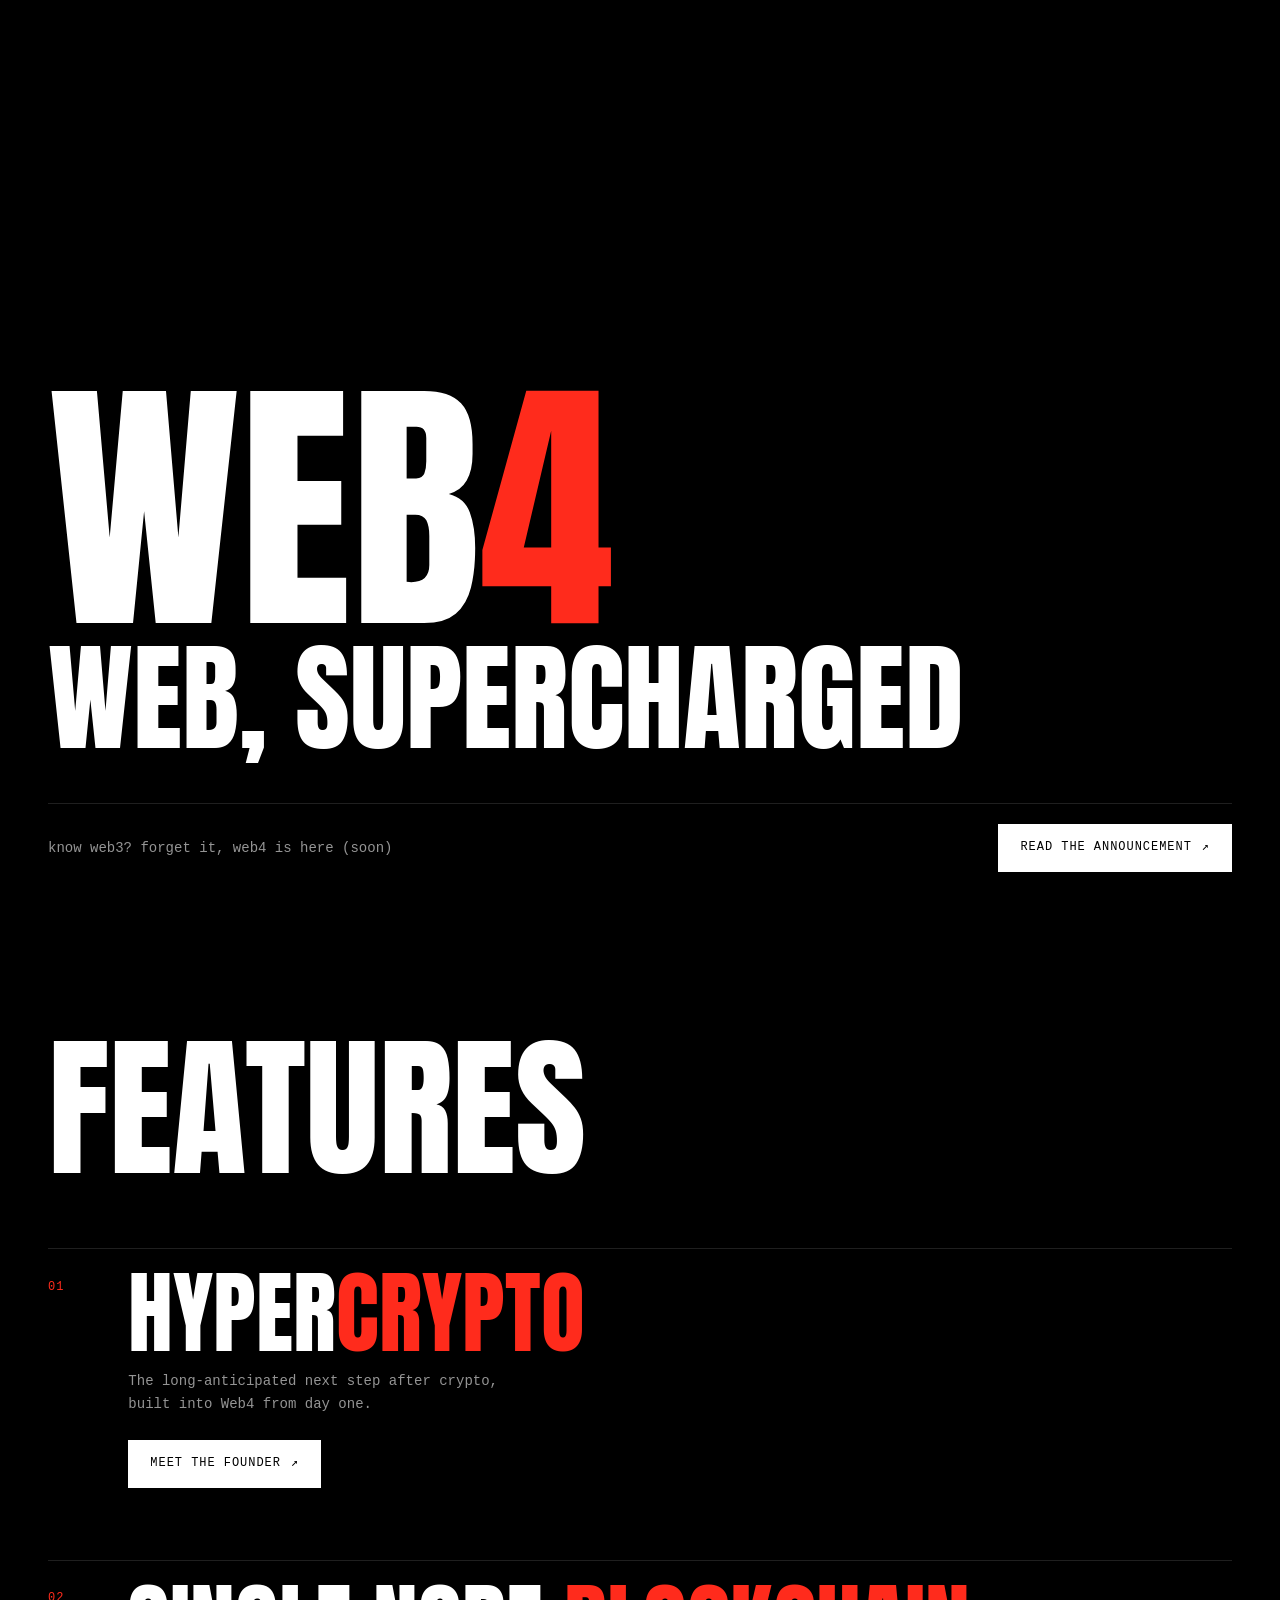
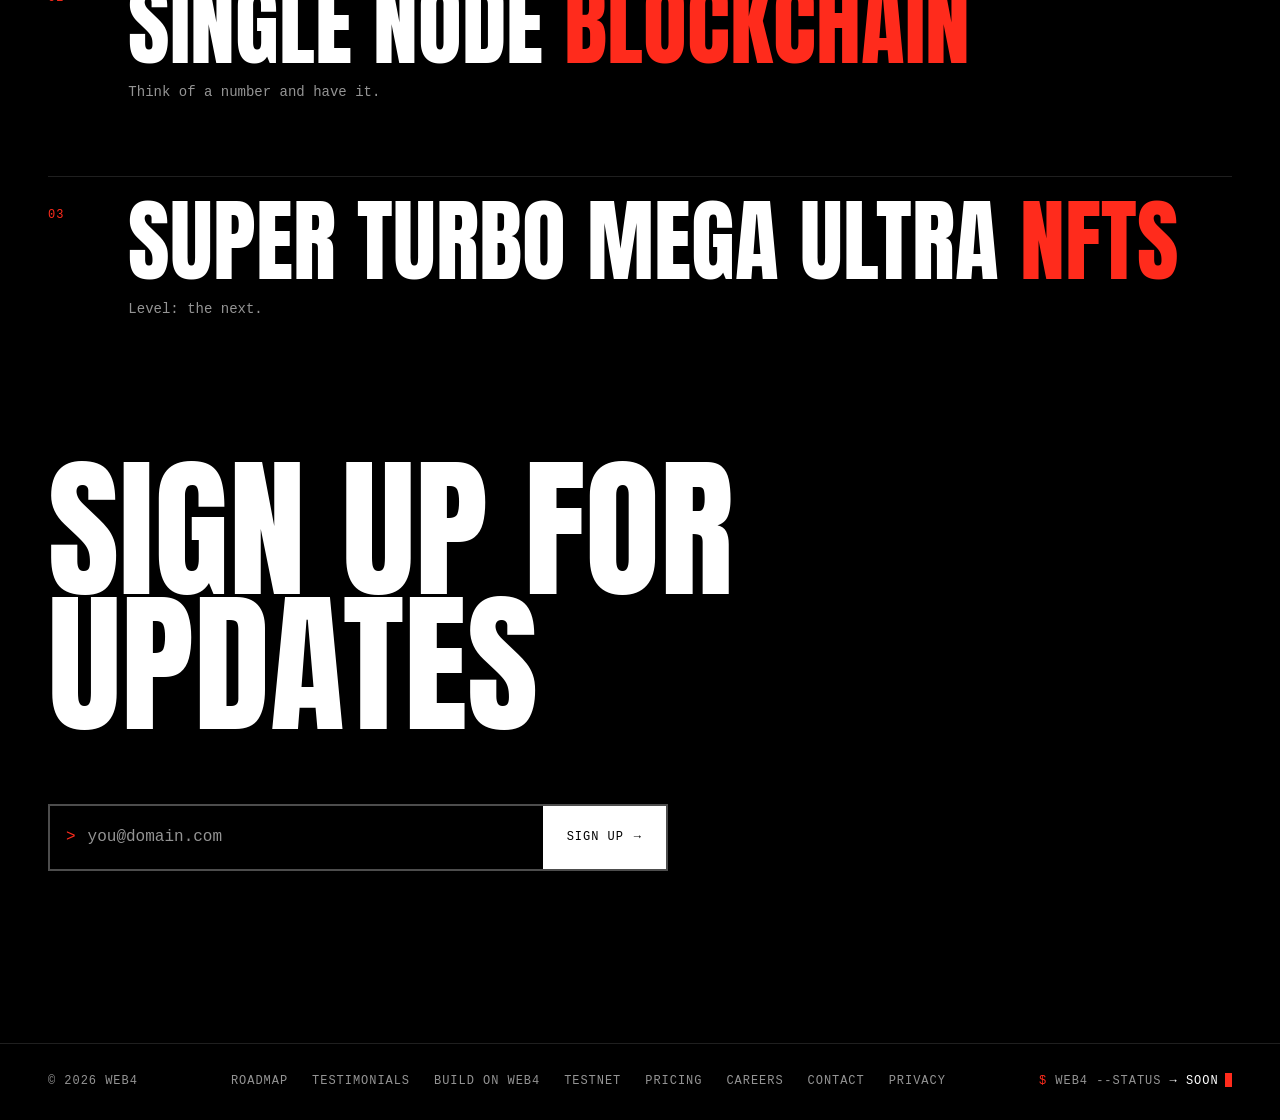
==== commit a728dbeb: "Add live testnet explorer page testnet.html is a light-mode block explorer for the Web4 testnet, wit" ====
--- a/index.html
+++ b/index.html
@@ -18,8 +18,8 @@
   <link rel="icon" href="favicon.svg" type="image/svg+xml">
   <link rel="icon" href="icon-512.png" type="image/png" sizes="512x512">
   <link rel="apple-touch-icon" href="apple-touch-icon.png">
-  <link rel="stylesheet" href="styles.css">
-  <script src="script.js" defer></script>
+  <link rel="stylesheet" href="styles.css?v=2">
+  <script src="script.js?v=2" defer></script>
 </head>
 <body>
   <main>
@@ -94,6 +94,7 @@
       <a href="roadmap.html">Roadmap</a>
       <a href="testimonials.html">Testimonials</a>
       <a href="build.html">Build on Web4</a>
+      <a href="testnet.html">Testnet</a>
       <a href="pricing.html">Pricing</a>
       <a href="careers.html">Careers</a>
       <a href="contact.html">Contact</a>
--- a/styles.css
+++ b/styles.css
@@ -1,3 +1,7 @@
+/* Pages load this file as styles.css?v=N. Browsers keep CSS and JS for 4 hours
+   (Cloudflare's setting), so after changing this file, script.js, build.css or
+   build.js, raise N on every page or visitors keep seeing the old version. */
+
 /* ---------- Fonts ---------- */
 
 /* Anton stands in for Impact on devices that don't ship it (iOS, Android, Linux).
@@ -527,10 +531,16 @@
   color: var(--muted);
 }
 
+/* Flex keeps wrapped lines indented under the text instead of under the "+" */
+.plan__list li {
+  display: flex;
+  gap: 1ch;
+}
+
 .plan__list li + li { margin-top: 8px; }
 
 .plan__list li::before {
-  content: "+ ";
+  content: "+";
   color: var(--red);
 }
 
@@ -724,6 +734,46 @@
 
 @media (max-width: 640px) {
   .form { grid-template-columns: minmax(0, 1fr); }
+
+  /* Comparison tables stack: one block per row, one line per column.
+     Value cells name their column in data-label. */
+  .table-wrap--stack thead { display: none; }
+
+  .table-wrap--stack table,
+  .table-wrap--stack tbody,
+  .table-wrap--stack tr,
+  .table-wrap--stack td { display: block; }
+
+  .table-wrap--stack tr {
+    padding: 14px 16px;
+    border-bottom: 1px solid var(--line);
+  }
+
+  .table-wrap--stack tbody tr:last-child { border-bottom: 0; }
+
+  .table-wrap--stack td {
+    padding: 0;
+    border: 0;
+  }
+
+  .table-wrap--stack td:first-child { margin-bottom: 8px; }
+
+  .table-wrap--stack td[data-label] {
+    display: flex;
+    justify-content: space-between;
+    gap: 16px;
+    text-align: right;
+  }
+
+  .table-wrap--stack td[data-label] + td { margin-top: 4px; }
+
+  .table-wrap--stack td[data-label]::before {
+    content: attr(data-label);
+    font-size: 11px;
+    letter-spacing: 0.08em;
+    text-align: left;
+    text-transform: uppercase;
+  }
 }
 
 @media (max-width: 480px) {
